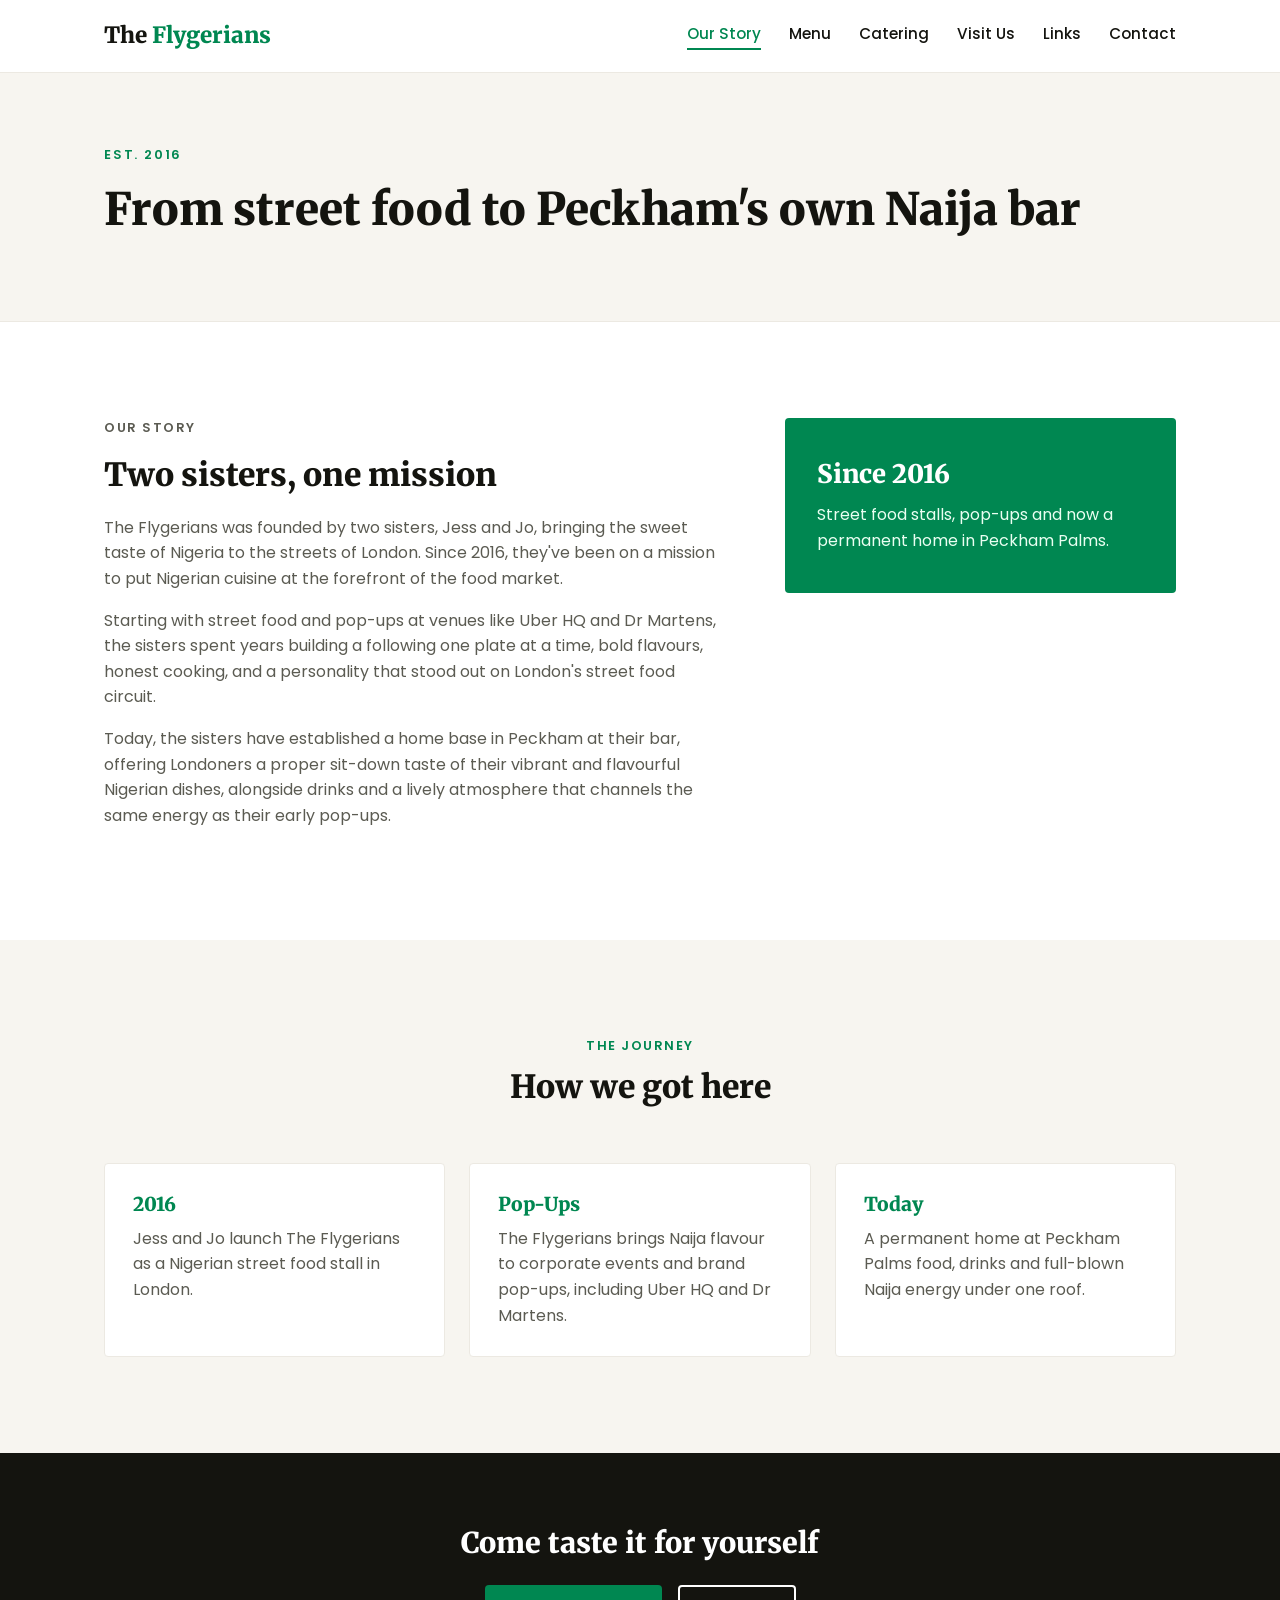
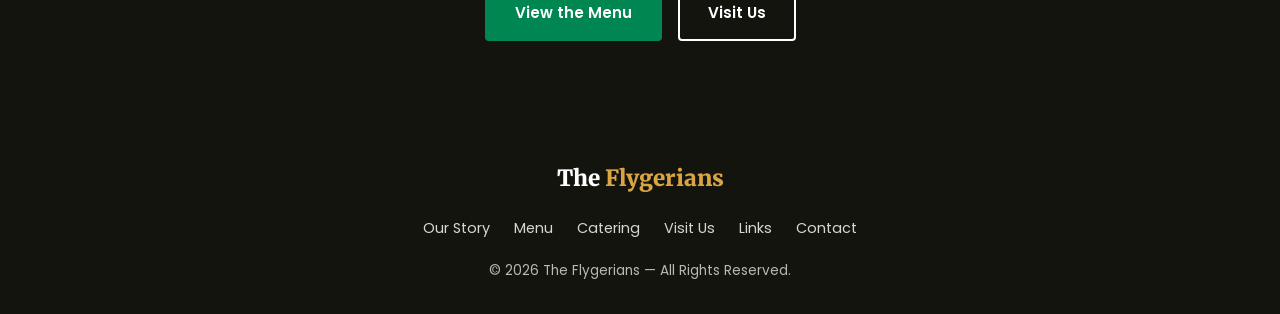
==== about.html @ abae881a "first commit" ====
<!DOCTYPE html>
<html lang="en">
<head>
<meta charset="UTF-8">
<meta name="viewport" content="width=device-width, initial-scale=1.0">
<title>Our Story | The Flygerians</title>
<meta name="description" content="Founded by sisters Jess and Jo in 2016, The Flygerians brings Nigerian street food to Peckham, London. Read our story.">
<link rel="preconnect" href="https://fonts.googleapis.com">
<link rel="preconnect" href="https://fonts.gstatic.com" crossorigin>
<link href="https://fonts.googleapis.com/css2?family=Poppins:wght@400;500;600;700&family=Merriweather:wght@900&display=swap" rel="stylesheet">
<link rel="stylesheet" href="style.css">
</head>
<body>

<header class="site-header">
  <div class="container header-inner">
    <a href="index.html" class="logo">The <span>Flygerians</span></a>
    <nav class="main-nav" id="mainNav">
      <a href="about.html" class="active">Our Story</a>
      <a href="menu.html">Menu</a>
      <a href="catering.html">Catering</a>
      <a href="visit.html">Visit Us</a>
      <a href="links.html">Links</a>
      <a href="contact.html">Contact</a>
    </nav>
    <button class="nav-toggle" id="navToggle" aria-label="Toggle menu">
      <span></span><span></span><span></span>
    </button>
  </div>
</header>

<section class="page-hero">
  <div class="container">
    <p class="eyebrow">Est. 2016</p>
    <h1>From street food to Peckham's own Naija bar</h1>
  </div>
</section>

<section class="about">
  <div class="container about-grid">
    <div class="about-text">
      <p class="section-label">Our Story</p>
      <h2>Two sisters, one mission</h2>
      <p>The Flygerians was founded by two sisters, Jess and Jo, bringing the sweet taste of Nigeria to the streets of London. Since 2016, they've been on a mission to put Nigerian cuisine at the forefront of the food market.</p>
      <p>Starting with street food and pop-ups at venues like Uber HQ and Dr Martens, the sisters spent years building a following one plate at a time, bold flavours, honest cooking, and a personality that stood out on London's street food circuit.</p>
      <p>Today, the sisters have established a home base in Peckham at their bar, offering Londoners a proper sit-down taste of their vibrant and flavourful Nigerian dishes, alongside drinks and a lively atmosphere that channels the same energy as their early pop-ups.</p>
    </div>
    <div class="about-card">
      <h3>Since 2016</h3>
      <p>Street food stalls, pop-ups and now a permanent home in Peckham Palms.</p>
    </div>
  </div>
</section>

<section class="timeline">
  <div class="container">
    <p class="section-label center">The Journey</p>
    <h2 class="center">How we got here</h2>
    <div class="timeline-grid">
      <div class="timeline-item">
        <h4>2016</h4>
        <p>Jess and Jo launch The Flygerians as a Nigerian street food stall in London.</p>
      </div>
      <div class="timeline-item">
        <h4>Pop-Ups</h4>
        <p>The Flygerians brings Naija flavour to corporate events and brand pop-ups, including Uber HQ and Dr Martens.</p>
      </div>
      <div class="timeline-item">
        <h4>Today</h4>
        <p>A permanent home at Peckham Palms food, drinks and full-blown Naija energy under one roof.</p>
      </div>
    </div>
  </div>
</section>

<section class="cta-strip">
  <div class="container cta-inner">
    <h2>Come taste it for yourself</h2>
    <div class="hero-actions center">
      <a href="menu.html" class="btn btn-primary">View the Menu</a>
      <a href="visit.html" class="btn btn-outline">Visit Us</a>
    </div>
  </div>
</section>

<footer class="site-footer">
  <div class="container footer-inner">
    <p class="logo">The <span>Flygerians</span></p>
    <nav class="footer-nav">
      <a href="about.html">Our Story</a>
      <a href="menu.html">Menu</a>
      <a href="catering.html">Catering</a>
      <a href="visit.html">Visit Us</a>
      <a href="links.html">Links</a>
      <a href="contact.html">Contact</a>
    </nav>
    <p class="copyright">&copy; 2026 The Flygerians &mdash; All Rights Reserved.</p>
  </div>
</footer>

<script src="script.js" defer></script>
</body>
</html>
---- style.css ----
/* ===== The Flygerians — flat design, Nigerian flag palette, no gradients ===== */

:root {
  --green: #008751;
  --green-dark: #00623b;
  --white: #ffffff;
  --off-white: #f7f5f0;
  --black: #14140f;
  --gold: #d9a441;
  --gray: #5b5b52;
  --radius: 4px;
  --max-width: 1120px;
  --font-heading: 'Merriweather', serif;
  --font-body: 'Poppins', sans-serif;
}

* { box-sizing: border-box; margin: 0; padding: 0; }
html { scroll-behavior: smooth; }
body { font-family: var(--font-body); color: var(--black); background: var(--white); line-height: 1.6; }
img { max-width: 100%; display: block; }
.container { max-width: var(--max-width); margin: 0 auto; padding: 0 24px; }
h1, h2, h3, h4 { font-family: var(--font-heading); font-weight: 900; line-height: 1.25; color: var(--black); }
a { text-decoration: none; color: inherit; }

.section-label { text-transform: uppercase; letter-spacing: 0.12em; font-size: 0.8rem; font-weight: 600; color: var(--green); margin-bottom: 10px; }
.center { text-align: center; margin-left: auto; margin-right: auto; }

/* ===== Buttons ===== */
.btn { display: inline-block; padding: 14px 28px; border-radius: var(--radius); font-weight: 600; font-size: 0.95rem; border: 2px solid transparent; cursor: pointer; transition: background 0.2s ease, color 0.2s ease, border-color 0.2s ease; }
.btn-primary { background: var(--green); color: var(--white); }
.btn-primary:hover { background: var(--green-dark); }
.btn-outline { background: transparent; color: var(--black); border-color: var(--black); }
.btn-outline:hover { background: var(--black); color: var(--white); }

/* ===== Header ===== */
.site-header { position: sticky; top: 0; z-index: 100; background: var(--white); border-bottom: 1px solid #ece9e2; }
.header-inner { display: flex; align-items: center; justify-content: space-between; padding-top: 18px; padding-bottom: 18px; }
.logo { font-family: var(--font-heading); font-weight: 900; font-size: 1.4rem; color: var(--black); }
.logo span { color: var(--green); }
.main-nav { display: flex; gap: 28px; flex-wrap: wrap; }
.main-nav a { font-weight: 500; font-size: 0.95rem; position: relative; padding-bottom: 4px; }
.main-nav a::after { content: ""; position: absolute; left: 0; bottom: 0; width: 0; height: 2px; background: var(--green); transition: width 0.2s ease; }
.main-nav a:hover::after, .main-nav a.active::after { width: 100%; }
.main-nav a.active { color: var(--green); }
.nav-toggle { display: none; flex-direction: column; gap: 5px; background: none; border: none; cursor: pointer; padding: 6px; }
.nav-toggle span { width: 24px; height: 2px; background: var(--black); }

/* ===== Hero (homepage) ===== */
.hero { position: relative; background: var(--off-white); padding: 96px 0 110px; overflow: hidden; }
.hero-inner { max-width: 640px; }
.eyebrow { text-transform: uppercase; letter-spacing: 0.14em; font-size: 0.8rem; font-weight: 600; color: var(--green); margin-bottom: 16px; }
.hero h1 { font-size: clamp(2.2rem, 5vw, 3.4rem); margin-bottom: 20px; }
.hero-text { font-size: 1.1rem; color: var(--gray); margin-bottom: 32px; }
.hero-actions { display: flex; gap: 16px; flex-wrap: wrap; }
.hero-actions.center { justify-content: center; }
.hero-flag { position: absolute; top: 0; right: 0; height: 100%; width: 12px; display: flex; flex-direction: column; }
.hero-flag span { flex: 1; }
.hero-flag span:nth-child(1) { background: var(--green); }
.hero-flag span:nth-child(2) { background: var(--white); border-left: 1px solid #ece9e2; border-right: 1px solid #ece9e2; }
.hero-flag span:nth-child(3) { background: var(--green); }

/* ===== Page hero (subpages) ===== */
.page-hero { background: var(--off-white); padding: 72px 0; border-bottom: 1px solid #ece9e2; }
.page-hero h1 { font-size: clamp(1.9rem, 4vw, 2.8rem); margin-bottom: 12px; }
.page-hero .hero-text { max-width: 600px; }

/* ===== Homepage teaser cards ===== */
.teaser { padding: 96px 0; }
.teaser-grid { display: grid; grid-template-columns: repeat(auto-fit, minmax(240px, 1fr)); gap: 24px; }
.teaser-card { display: block; background: var(--off-white); padding: 32px; border-radius: var(--radius); border: 1px solid #ece9e2; transition: border-color 0.2s ease; }
.teaser-card:hover { border-color: var(--green); }
.teaser-card h3 { font-size: 1.3rem; margin-bottom: 10px; }
.teaser-card p { color: var(--gray); margin-bottom: 16px; }
.teaser-link { font-weight: 600; color: var(--green); font-size: 0.9rem; }

/* ===== Visit strip (homepage) ===== */
.visit-strip { background: var(--green); padding: 56px 0; }
.visit-strip-inner { display: flex; justify-content: space-between; align-items: center; flex-wrap: wrap; gap: 20px; }
.visit-strip .section-label { color: #d7f5e4; }
.visit-strip h2 { color: var(--white); margin-bottom: 6px; }
.visit-strip p { color: #eafff2; }
.visit-strip .btn-outline { border-color: var(--white); color: var(--white); }
.visit-strip .btn-outline:hover { background: var(--white); color: var(--green); }

/* ===== About ===== */
.about { padding: 96px 0; }
.about-grid { display: grid; grid-template-columns: 1.6fr 1fr; gap: 56px; align-items: start; }
.about-text h2 { font-size: 2rem; margin-bottom: 20px; }
.about-text p { margin-bottom: 16px; color: var(--gray); }
.about-card { background: var(--green); color: var(--white); padding: 40px 32px; border-radius: var(--radius); }
.about-card h3 { color: var(--white); font-size: 1.6rem; margin-bottom: 12px; }
.about-card p { color: #eafff2; }

/* ===== Timeline (about page) ===== */
.timeline { padding: 96px 0; background: var(--off-white); }
.timeline h2 { font-size: 2rem; margin-bottom: 56px; }
.timeline-grid { display: grid; grid-template-columns: repeat(auto-fit, minmax(240px, 1fr)); gap: 24px; }
.timeline-item { background: var(--white); border: 1px solid #ece9e2; border-radius: var(--radius); padding: 28px; }
.timeline-item h4 { color: var(--green); font-size: 1.2rem; margin-bottom: 10px; }
.timeline-item p { color: var(--gray); }

/* ===== CTA strip ===== */
.cta-strip { padding: 72px 0; text-align: center; background: var(--black); }
.cta-strip h2 { color: var(--white); margin-bottom: 24px; font-size: 1.8rem; }
.cta-strip .btn-outline { border-color: var(--white); color: var(--white); }
.cta-strip .btn-outline:hover { background: var(--white); color: var(--black); }

/* ===== Menu ===== */
.menu { padding: 96px 0; background: var(--off-white); }
.menu h2 { font-size: 2.1rem; margin-bottom: 56px; }
.menu-block { margin-bottom: 56px; }
.menu-block:last-child { margin-bottom: 0; }
.menu-heading { font-size: 1.3rem; color: var(--green); border-bottom: 2px solid var(--green); padding-bottom: 12px; margin-bottom: 28px; }
.menu-grid { display: grid; grid-template-columns: repeat(auto-fit, minmax(260px, 1fr)); gap: 24px; }
.menu-item { background: var(--white); padding: 24px; border-radius: var(--radius); border: 1px solid #ece9e2; }
.menu-item h4 { font-size: 1.05rem; margin-bottom: 8px; }
.menu-item p { color: var(--gray); font-size: 0.95rem; }
.tag { display: inline-block; margin-top: 10px; font-size: 0.8rem; font-weight: 600; color: var(--green-dark); background: #e3f5ea; padding: 4px 10px; border-radius: var(--radius); }
.menu-note { text-align: center; color: var(--gray); font-size: 0.9rem; margin-top: 24px; }

.addons { margin-top: 24px; background: var(--white); border: 1px solid #ece9e2; border-radius: var(--radius); padding: 24px; }
.addons h4 { margin-bottom: 12px; color: var(--green); }
.addons ul { list-style: none; }
.addons li { padding: 8px 0; border-bottom: 1px solid #f0eee7; color: var(--gray); }
.addons li:last-child { border-bottom: none; }

/* ===== Catering info grid ===== */
.catering-info { padding: 64px 0; border-bottom: 1px solid #ece9e2; }
.catering-info-grid { display: grid; grid-template-columns: repeat(auto-fit, minmax(220px, 1fr)); gap: 32px; }
.info-item h3 { color: var(--green); font-size: 1.1rem; margin-bottom: 10px; }
.info-item p { color: var(--gray); font-size: 0.95rem; }

/* ===== Visit ===== */
.visit { padding: 96px 0; }
.visit-grid { display: grid; grid-template-columns: 1fr 1.2fr; gap: 56px; align-items: center; }
.visit-info .section-label:not(:first-child) { margin-top: 28px; }
.address { color: var(--gray); margin-bottom: 8px; font-weight: 500; font-size: 1.05rem; }
.hours { width: 100%; border-collapse: collapse; margin-bottom: 28px; }
.hours td { padding: 10px 0; border-bottom: 1px solid #ece9e2; font-size: 0.95rem; }
.hours td:first-child { font-weight: 600; }
.hours td:last-child { text-align: right; color: var(--gray); }
.visit-map iframe { width: 100%; height: 340px; border: 0; border-radius: var(--radius); }

/* ===== Links page ===== */
.links-page { padding: 96px 0; background: var(--off-white); }
.links-page .container { display: grid; grid-template-columns: repeat(auto-fit, minmax(280px, 1fr)); gap: 24px; }
.link-card { background: var(--white); border: 1px solid #ece9e2; border-radius: var(--radius); padding: 32px; }
.link-card h2 { font-size: 1.5rem; margin-bottom: 12px; }
.link-card p { color: var(--gray); margin-bottom: 20px; }
.badge { display: inline-block; background: var(--gold); color: var(--white); font-size: 0.75rem; font-weight: 700; text-transform: uppercase; letter-spacing: 0.06em; padding: 4px 12px; border-radius: var(--radius); margin-bottom: 12px; }
.notify-form { display: flex; gap: 10px; flex-wrap: wrap; }
.notify-form input { flex: 1; min-width: 180px; padding: 12px 14px; border: 1px solid #d8d5cc; border-radius: var(--radius); font-family: var(--font-body); font-size: 0.95rem; }
.notify-form input:focus { outline: none; border-color: var(--green); }

.social-strip { padding: 64px 0 96px; background: var(--off-white); }
.social-row { display: flex; gap: 16px; justify-content: center; flex-wrap: wrap; }
.social-row a { padding: 12px 24px; border: 1px solid var(--black); border-radius: var(--radius); font-weight: 600; font-size: 0.9rem; }
.social-row a:hover { background: var(--black); color: var(--white); }

/* ===== Contact ===== */
.contact { padding: 96px 0; background: var(--off-white); }
.contact-grid { display: grid; grid-template-columns: 1fr 1.2fr; gap: 56px; }
.contact-text h2 { font-size: 1.9rem; margin: 12px 0 16px; }
.contact-text p { color: var(--gray); }
.contact-text a { color: var(--green); font-weight: 600; }
.contact-form { display: flex; flex-direction: column; gap: 8px; background: var(--white); padding: 32px; border-radius: var(--radius); border: 1px solid #ece9e2; }
.contact-form label { font-size: 0.85rem; font-weight: 600; margin-top: 12px; }
.contact-form input, .contact-form textarea { font-family: var(--font-body); padding: 12px 14px; border: 1px solid #d8d5cc; border-radius: var(--radius); font-size: 0.95rem; resize: vertical; }
.contact-form input:focus, .contact-form textarea:focus { outline: none; border-color: var(--green); }
.contact-form .btn { margin-top: 16px; align-self: flex-start; }
.form-note { font-size: 0.75rem; color: var(--gray); margin-top: 12px; }

/* ===== Footer ===== */
.site-footer { background: var(--black); color: var(--white); padding: 48px 0 32px; }
.footer-inner { display: flex; flex-direction: column; align-items: center; gap: 20px; text-align: center; }
.site-footer .logo { color: var(--white); }
.site-footer .logo span { color: var(--gold); }
.footer-nav { display: flex; gap: 24px; flex-wrap: wrap; justify-content: center; }
.footer-nav a { font-size: 0.9rem; color: #d8d6cf; }
.footer-nav a:hover { color: var(--white); }
.copyright { font-size: 0.85rem; color: #b9b8b2; }

/* ===== Responsive ===== */
@media (max-width: 860px) {
  .about-grid, .visit-grid, .contact-grid { grid-template-columns: 1fr; }
  .visit-map iframe { height: 280px; }
}

@media (max-width: 720px) {
  .main-nav { position: absolute; top: 100%; left: 0; right: 0; background: var(--white); flex-direction: column; padding: 16px 24px; border-bottom: 1px solid #ece9e2; display: none; gap: 16px; }
  .main-nav.open { display: flex; }
  .nav-toggle { display: flex; }
  .hero, .page-hero { padding: 64px 0 80px; }
  .visit-strip-inner { text-align: center; justify-content: center; flex-direction: column; }
}
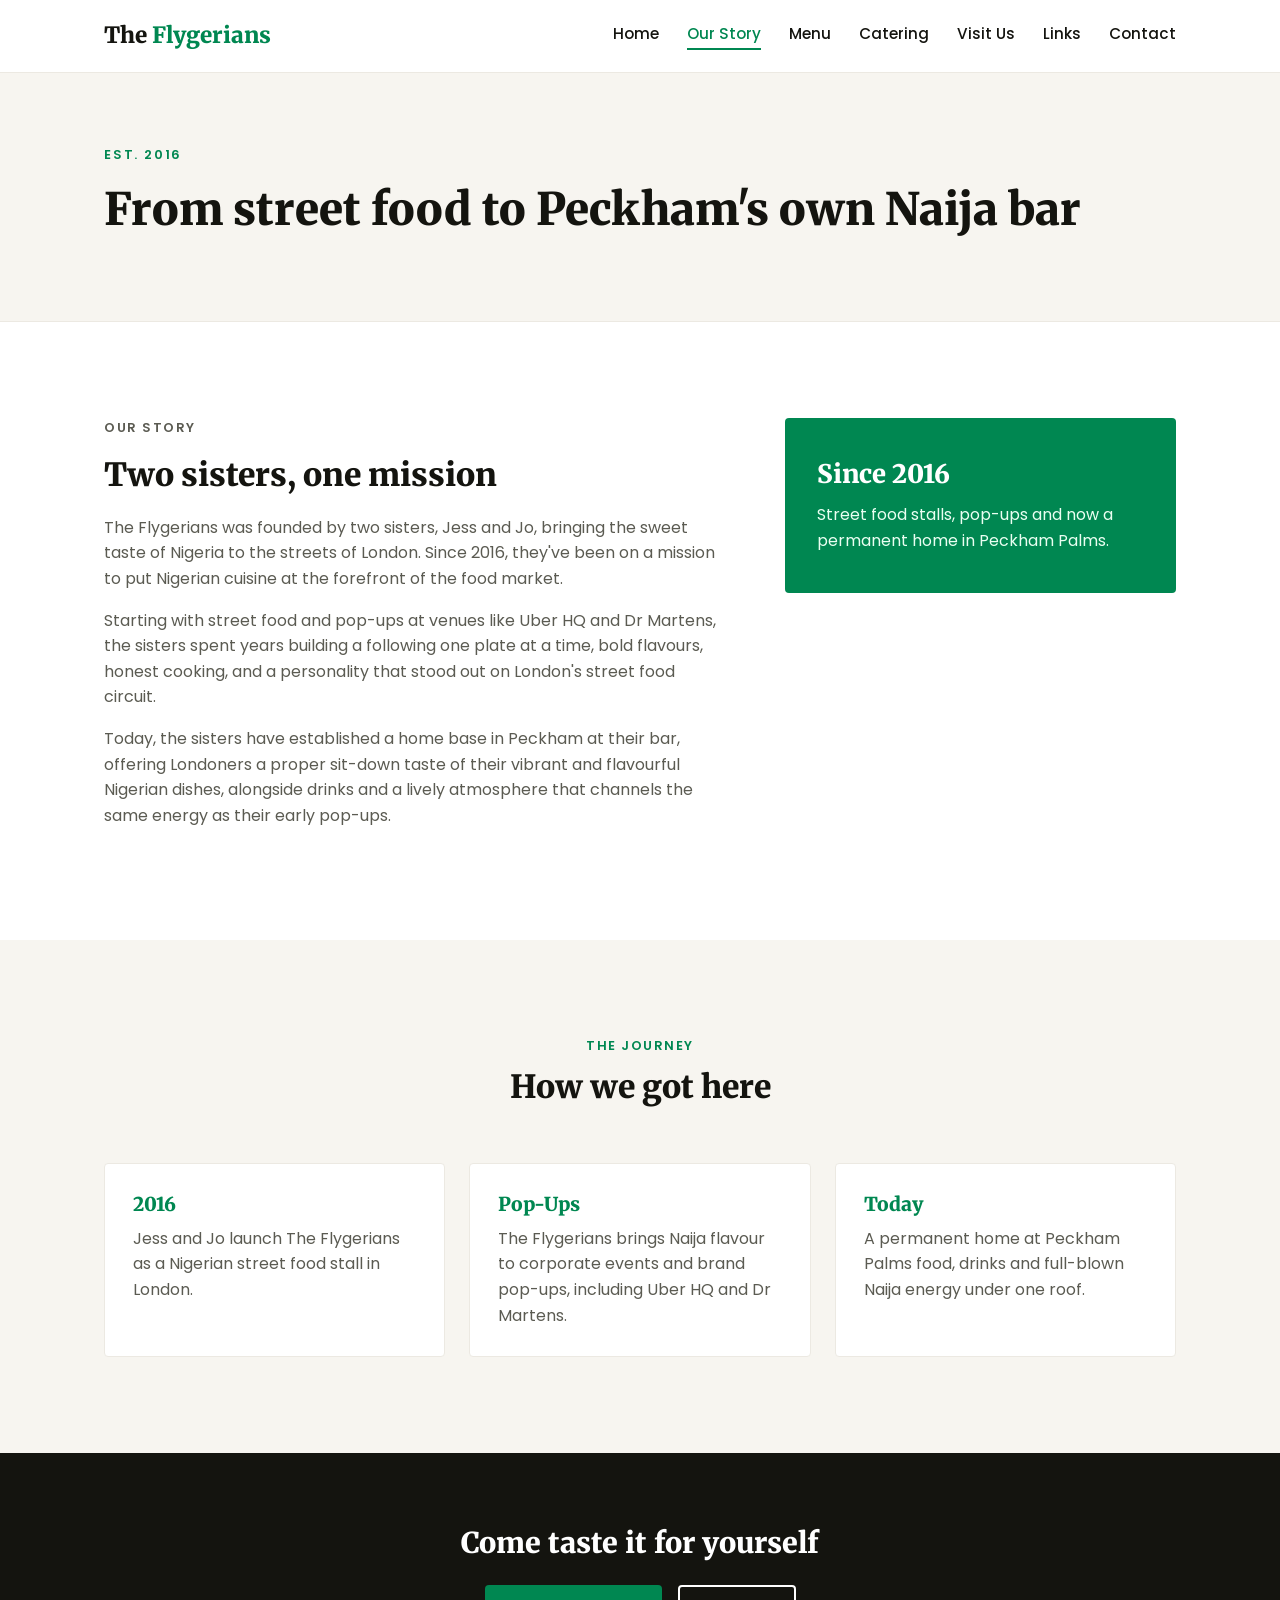
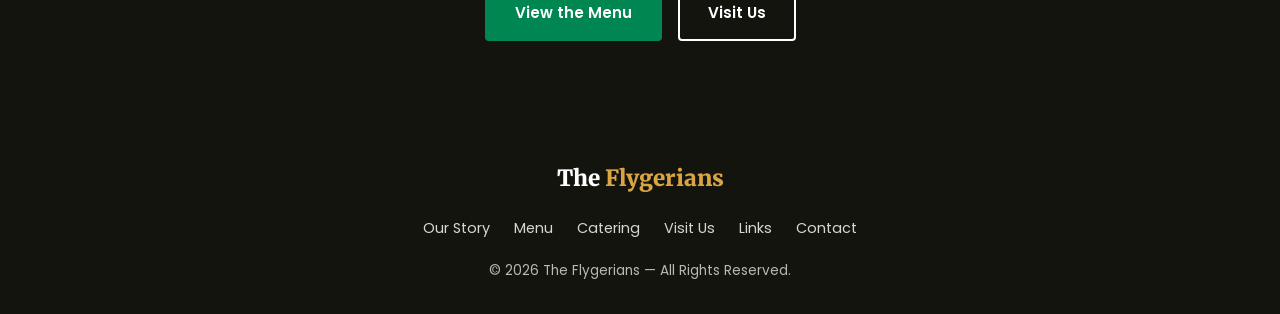
==== commit d22a29ab: "fix catering" ====
--- a/about.html
+++ b/about.html
@@ -16,6 +16,7 @@
   <div class="container header-inner">
     <a href="index.html" class="logo">The <span>Flygerians</span></a>
     <nav class="main-nav" id="mainNav">
+      <a href="index.html">Home</a>
       <a href="about.html" class="active">Our Story</a>
       <a href="menu.html">Menu</a>
       <a href="catering.html">Catering</a>
--- a/style.css
+++ b/style.css
@@ -114,7 +114,7 @@
 .menu-grid { display: grid; grid-template-columns: repeat(auto-fit, minmax(260px, 1fr)); gap: 24px; }
 .menu-item { background: var(--white); padding: 24px; border-radius: var(--radius); border: 1px solid #ece9e2; }
 .menu-item h4 { font-size: 1.05rem; margin-bottom: 8px; }
-.menu-item p { color: var(--gray); font-size: 0.95rem; }
+.menu-item p { color: var(--gray); font-size: 0.95rem; white-space: pre-line;}
 .tag { display: inline-block; margin-top: 10px; font-size: 0.8rem; font-weight: 600; color: var(--green-dark); background: #e3f5ea; padding: 4px 10px; border-radius: var(--radius); }
 .menu-note { text-align: center; color: var(--gray); font-size: 0.9rem; margin-top: 24px; }
 
@@ -129,6 +129,143 @@
 .catering-info-grid { display: grid; grid-template-columns: repeat(auto-fit, minmax(220px, 1fr)); gap: 32px; }
 .info-item h3 { color: var(--green); font-size: 1.1rem; margin-bottom: 10px; }
 .info-item p { color: var(--gray); font-size: 0.95rem; }
+.category-subtitle {
+  text-align: center;
+  font-weight: 600;
+  margin-bottom: 1.5rem;
+}
+
+.category-addon {
+  text-align: center;
+  font-weight: 600;
+  margin-top: 1.5rem;
+}
+
+.pricing-tiers {
+  display: flex;
+  justify-content: center;
+  gap: 2.5rem;
+  margin-top: 2rem;
+  flex-wrap: wrap;
+}
+
+.pricing-tier {
+  border-top: 2px solid currentColor;
+  padding-top: 0.75rem;
+  min-width: 180px;
+  text-align: left;
+}
+
+.pricing-tier-price {
+  font-weight: 700;
+}
+
+.pricing-tier-detail {
+  font-size: 0.9rem;
+  opacity: 0.85;
+}
+.category-subtitle {
+  text-align: center;
+  font-weight: 600;
+  margin-bottom: 1.5rem;
+}
+
+.category-addon {
+  text-align: center;
+  font-weight: 600;
+  margin-top: 1.5rem;
+}
+
+.category-note {
+  margin-top: 1.5rem;
+}
+
+.pricing-tiers {
+  display: flex;
+  justify-content: center;
+  gap: 2.5rem;
+  margin-top: 2rem;
+  flex-wrap: wrap;
+}
+
+.pricing-tier {
+  border-top: 2px solid currentColor;
+  padding-top: 0.75rem;
+  min-width: 180px;
+  text-align: left;
+}
+
+.pricing-tier-title {
+  font-weight: 700;
+}
+
+.pricing-tier-detail {
+  font-size: 0.9rem;
+  opacity: 0.85;
+}
+
+.info-page {
+  display: flex;
+  gap: 2.5rem;
+  flex-wrap: wrap;
+  margin-bottom: 2rem;
+}
+
+.info-page-column {
+  flex: 1;
+  min-width: 220px;
+}
+
+.info-page-column h4 {
+  font-weight: 700;
+  margin-bottom: 0.25rem;
+}
+
+.info-page-column p {
+  margin-bottom: 1rem;
+}
+
+.plain-list {
+  list-style: none;
+  padding: 0;
+  margin: 0 auto 1.5rem;
+  text-align: center;
+  max-width: 900px;
+}
+
+.plain-list li {
+  font-weight: 600;
+  margin-bottom: 0.5rem;
+}
+
+.menu-groups {
+  display: flex;
+  gap: 2.5rem;
+  flex-wrap: wrap;
+  margin-bottom: 1.5rem;
+}
+
+.menu-group {
+  flex: 1;
+  min-width: 220px;
+}
+
+.menu-group h4 {
+  font-weight: 700;
+  margin-bottom: 0.5rem;
+}
+
+.menu-group .plain-list {
+  text-align: left;
+  margin: 0;
+}
+
+.group-note {
+  font-style: italic;
+  margin-bottom: 0.5rem;
+}
+
+
 
 /* ===== Visit ===== */
 .visit { padding: 96px 0; }
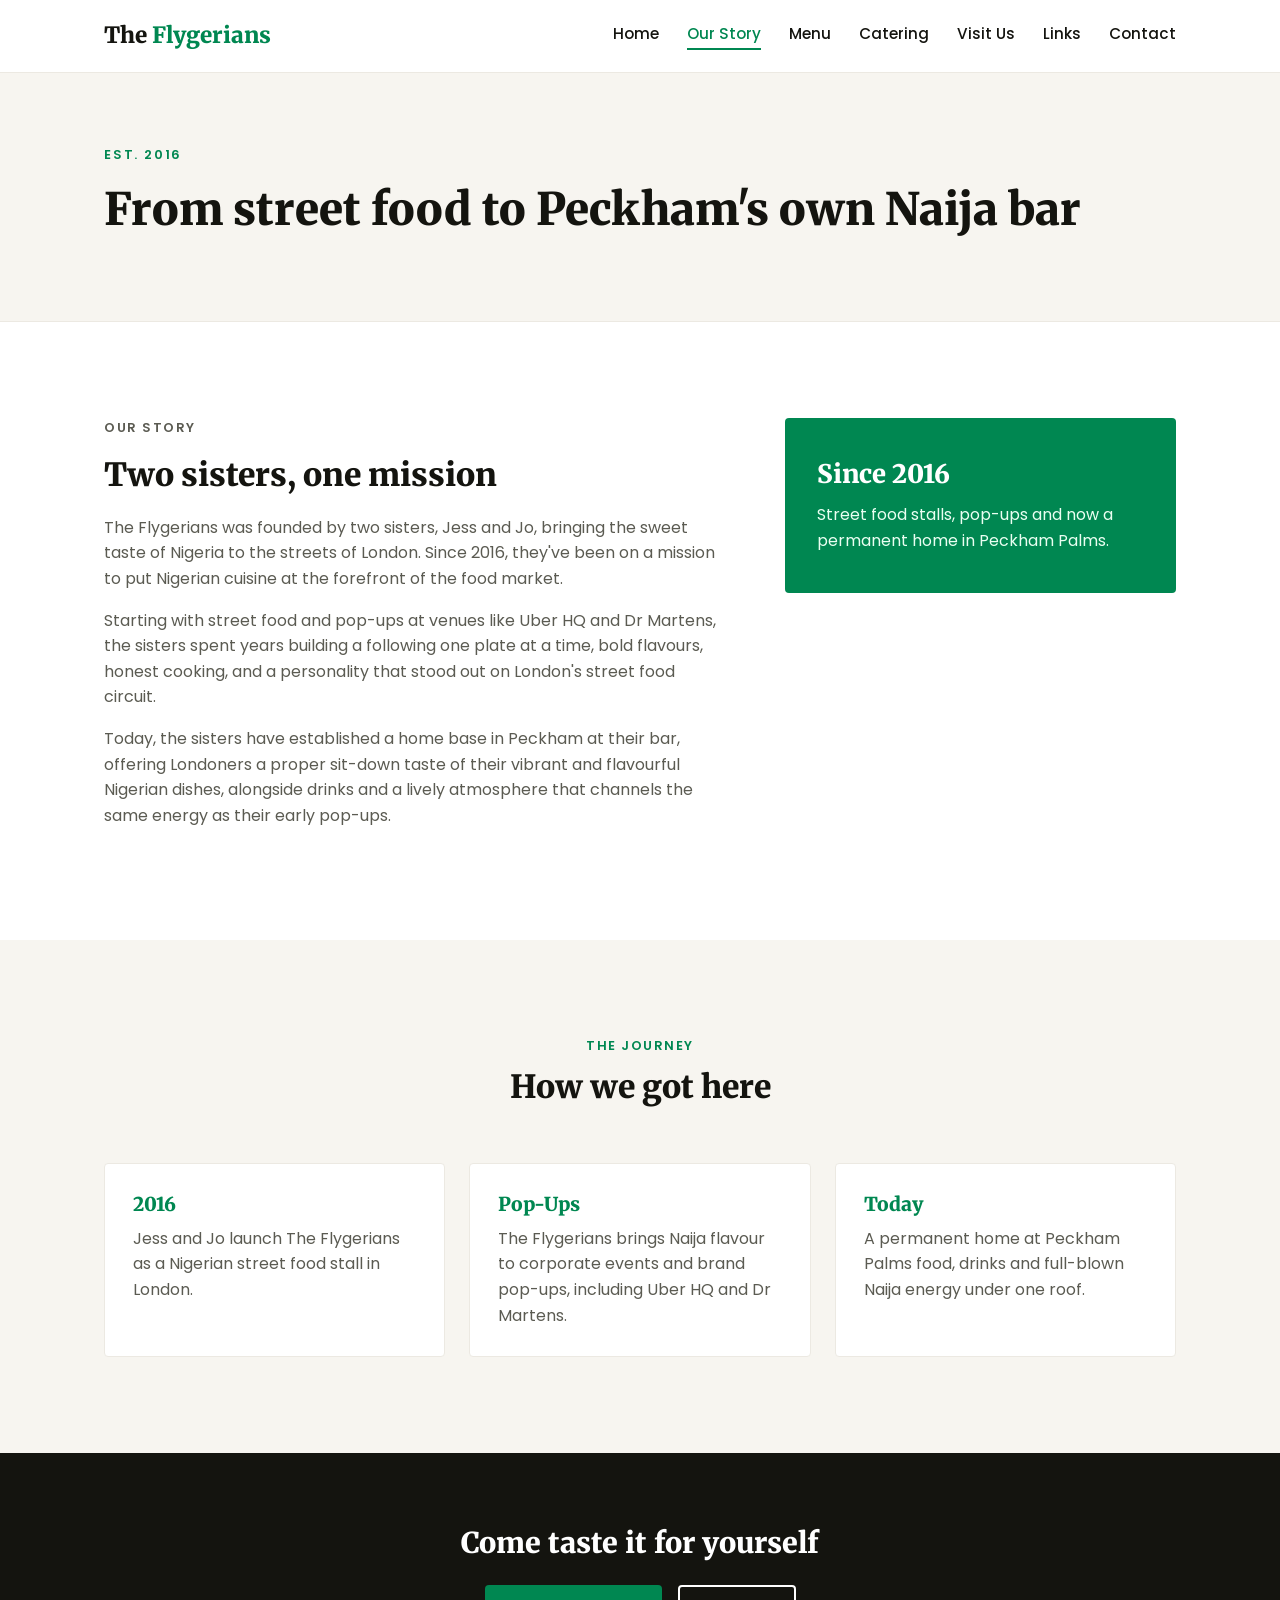
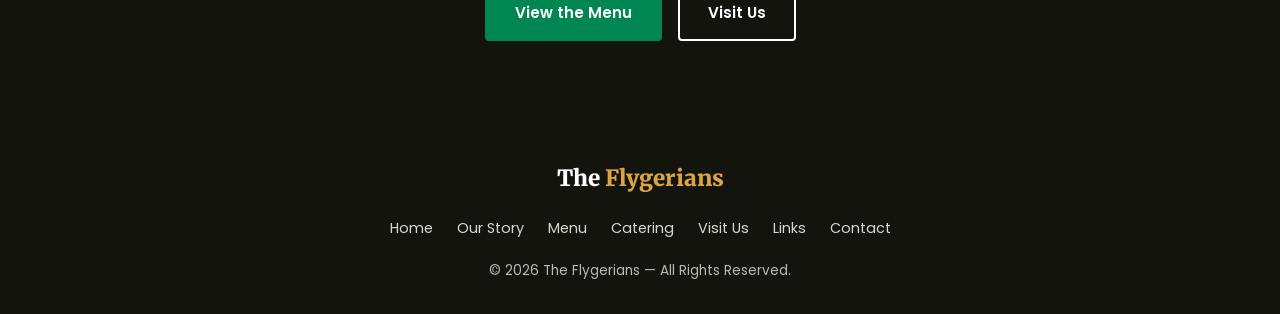
==== commit f2d533b3: "home page reachable from all" ====
--- a/about.html
+++ b/about.html
@@ -88,6 +88,7 @@
   <div class="container footer-inner">
     <p class="logo">The <span>Flygerians</span></p>
     <nav class="footer-nav">
+      <a href="index.html">Home</a>
       <a href="about.html">Our Story</a>
       <a href="menu.html">Menu</a>
       <a href="catering.html">Catering</a>
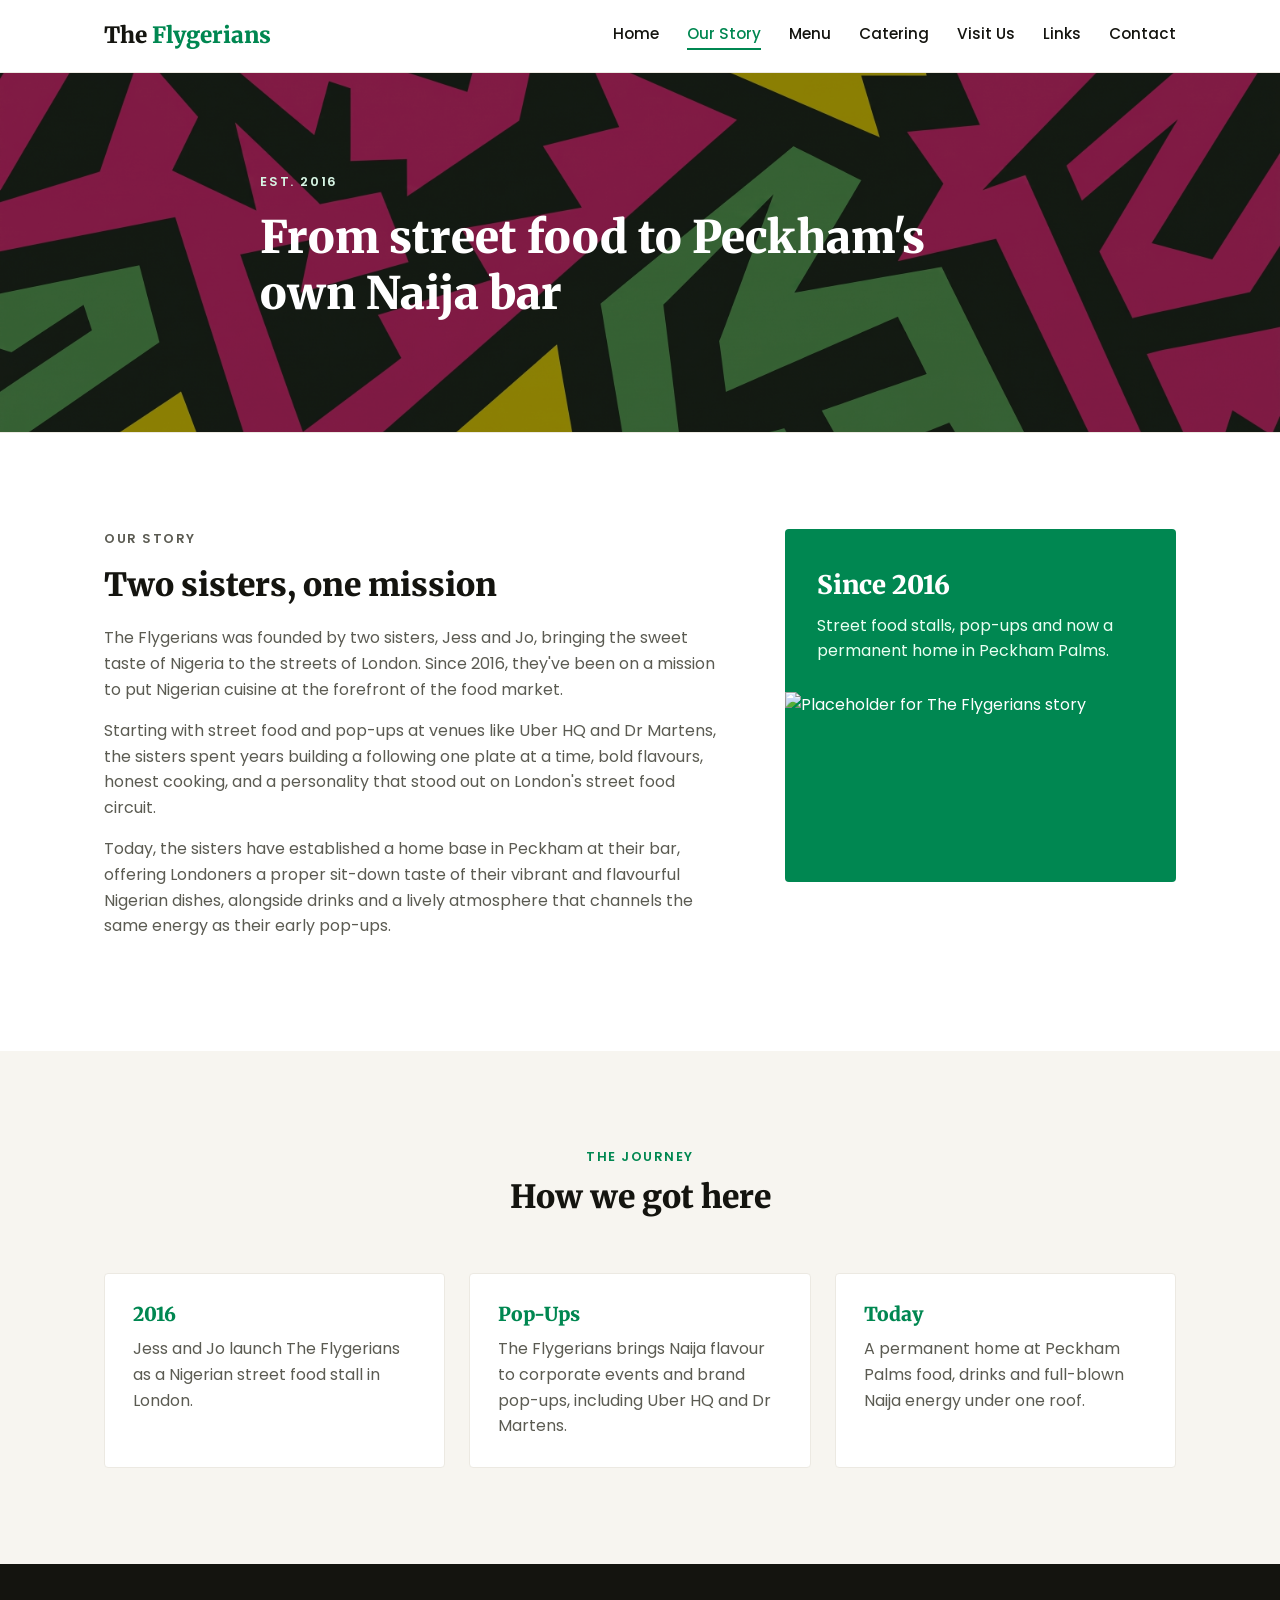
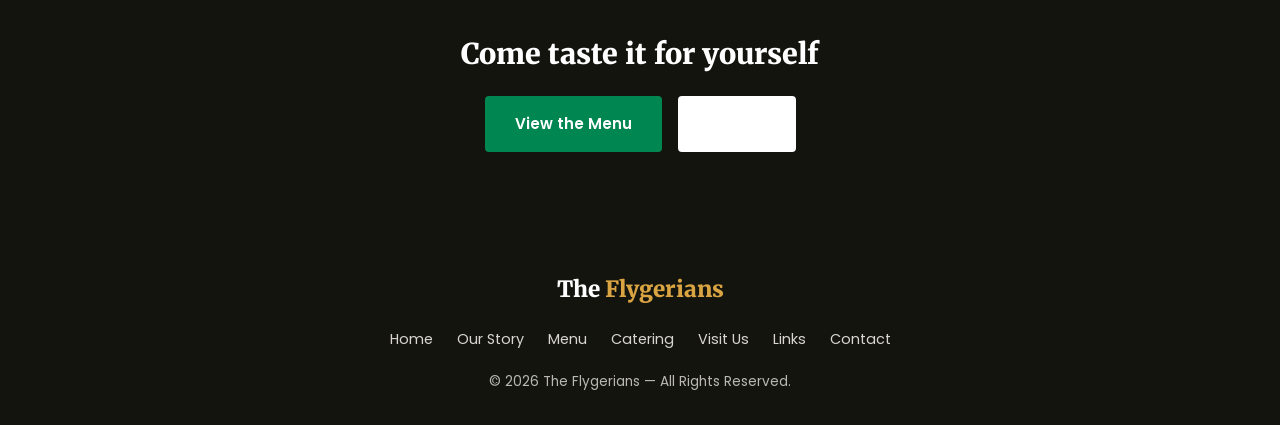
==== commit 5efc75c1: "Update hero text for consistency across site" ====
--- a/about.html
+++ b/about.html
@@ -31,7 +31,10 @@
 </header>
 
 <section class="page-hero">
-  <div class="container">
+  <div class="page-hero-background" aria-hidden="true">
+    <img src="images/assets/Gemini_Generated_Image_98bgtc98bgtc98bg.jpg" alt="" width="1600" height="500">
+  </div>
+  <div class="container page-hero-content">
     <p class="eyebrow">Est. 2016</p>
     <h1>From street food to Peckham's own Naija bar</h1>
   </div>
@@ -49,6 +52,7 @@
     <div class="about-card">
       <h3>Since 2016</h3>
       <p>Street food stalls, pop-ups and now a permanent home in Peckham Palms.</p>
+      <img class="about-card-image" src="https://placehold.co/700x420/d9a441/14140f?text=Our+Story" alt="Placeholder for The Flygerians story" width="700" height="420">
     </div>
   </div>
 </section>
--- a/style.css
+++ b/style.css
@@ -46,13 +46,31 @@
 .nav-toggle span { width: 24px; height: 2px; background: var(--black); }
 
 /* ===== Hero (homepage) ===== */
-.hero { position: relative; background: var(--off-white); padding: 96px 0 110px; overflow: hidden; }
-.hero-inner { max-width: 640px; }
-.eyebrow { text-transform: uppercase; letter-spacing: 0.14em; font-size: 0.8rem; font-weight: 600; color: var(--green); margin-bottom: 16px; }
-.hero h1 { font-size: clamp(2.2rem, 5vw, 3.4rem); margin-bottom: 20px; }
-.hero-text { font-size: 1.1rem; color: var(--gray); margin-bottom: 32px; }
+.hero { position: relative; min-height: 620px; display: flex; align-items: center; background: var(--black); padding: 96px 0 110px; overflow: hidden; }
+.hero-layout { width: 100%; }
+.hero-inner { position: relative; z-index: 2; max-width: 640px; }
+.eyebrow { text-transform: uppercase; letter-spacing: 0.14em; font-size: 0.8rem; font-weight: 600; color: #d7f5e4; margin-bottom: 16px; }
+.hero h1 { color: var(--white); font-size: clamp(2.2rem, 5vw, 3.4rem); margin-bottom: 20px; }
+.hero-text { font-size: 1.1rem; color: var(--white); margin-bottom: 32px; }
 .hero-actions { display: flex; gap: 16px; flex-wrap: wrap; }
 .hero-actions.center { justify-content: center; }
+.hero-actions .btn-outline { background: var(--white); color: var(--black); border-color: var(--white); }
+.hero-actions .btn-outline:hover { background: var(--black); color: var(--white); border-color: var(--black); }
+.hero-slider { position: absolute; inset: 0; z-index: 0; }
+.hero-slider::after { position: absolute; inset: 0; z-index: 1; background: rgba(0, 0, 0, 0.48); content: ""; }
+.hero-slides { position: absolute; inset: 0; overflow: hidden; background: var(--black); }
+.hero-slide { touch-action: pan-y; }
+.hero-slide { position: absolute; inset: 0; opacity: 0; transition: opacity 0.35s ease; }
+.hero-slide.is-active { opacity: 1; }
+.hero-slide img { width: 100%; height: 100%; object-fit: cover; }
+.slider-control { position: absolute; top: 50%; z-index: 2; display: grid; place-items: center; width: 38px; height: 38px; border: 0; border-radius: 50%; background: var(--white); color: var(--black); font-size: 1.2rem; cursor: pointer; transform: translateY(-50%); }
+.slider-control:hover, .slider-control:focus-visible { background: var(--green); color: var(--white); }
+.slider-control:focus-visible, .slider-dot:focus-visible { outline: 3px solid var(--gold); outline-offset: 3px; }
+.slider-prev { left: 16px; }
+.slider-next { right: 16px; }
+.slider-dots { position: absolute; bottom: 16px; left: 50%; z-index: 2; display: flex; gap: 8px; transform: translateX(-50%); }
+.slider-dot { width: 10px; height: 10px; padding: 0; border: 2px solid var(--white); border-radius: 50%; background: transparent; cursor: pointer; }
+.slider-dot.is-active { background: var(--white); }
 .hero-flag { position: absolute; top: 0; right: 0; height: 100%; width: 12px; display: flex; flex-direction: column; }
 .hero-flag span { flex: 1; }
 .hero-flag span:nth-child(1) { background: var(--green); }
@@ -60,8 +78,13 @@
 .hero-flag span:nth-child(3) { background: var(--green); }
 
 /* ===== Page hero (subpages) ===== */
-.page-hero { background: var(--off-white); padding: 72px 0; border-bottom: 1px solid #ece9e2; }
-.page-hero h1 { font-size: clamp(1.9rem, 4vw, 2.8rem); margin-bottom: 12px; }
+.page-hero { position: relative; min-height: 360px; display: flex; align-items: center; background: var(--black); padding: 72px 0; border-bottom: 1px solid #ece9e2; overflow: hidden; }
+.page-hero-background, .page-hero-background::after { position: absolute; inset: 0; }
+.page-hero-background::after { background: rgba(0, 0, 0, 0.45); content: ""; }
+.page-hero-background img { width: 100%; height: 100%; object-fit: cover; }
+.page-hero-content { position: relative; z-index: 1; }
+.page-hero .eyebrow { color: #d7f5e4; }
+.page-hero h1 { max-width: 760px; color: var(--white); font-size: clamp(1.9rem, 4vw, 2.8rem); margin-bottom: 12px; }
 .page-hero .hero-text { max-width: 600px; }
 
 /* ===== Homepage teaser cards ===== */
@@ -88,6 +111,7 @@
 .about-text h2 { font-size: 2rem; margin-bottom: 20px; }
 .about-text p { margin-bottom: 16px; color: var(--gray); }
 .about-card { background: var(--green); color: var(--white); padding: 40px 32px; border-radius: var(--radius); }
+.about-card-image { width: calc(100% + 64px); height: 190px; object-fit: cover; margin: 28px -32px -40px; }
 .about-card h3 { color: var(--white); font-size: 1.6rem; margin-bottom: 12px; }
 .about-card p { color: #eafff2; }
 
@@ -282,6 +306,7 @@
 .links-page { padding: 96px 0; background: var(--off-white); }
 .links-page .container { display: grid; grid-template-columns: repeat(auto-fit, minmax(280px, 1fr)); gap: 24px; }
 .link-card { background: var(--white); border: 1px solid #ece9e2; border-radius: var(--radius); padding: 32px; }
+.link-card-image { display: block; width: auto; max-width: 100%; height: 300px; object-fit: contain; object-position: center; background: var(--off-white); margin: -24px auto 28px; border-radius: var(--radius); }
 .link-card h2 { font-size: 1.5rem; margin-bottom: 12px; }
 .link-card p { color: var(--gray); margin-bottom: 20px; }
 .badge { display: inline-block; background: var(--gold); color: var(--white); font-size: 0.75rem; font-weight: 700; text-transform: uppercase; letter-spacing: 0.06em; padding: 4px 12px; border-radius: var(--radius); margin-bottom: 12px; }
@@ -321,12 +346,14 @@
 @media (max-width: 860px) {
   .about-grid, .visit-grid, .contact-grid { grid-template-columns: 1fr; }
   .visit-map iframe { height: 280px; }
+  .hero-inner { max-width: 640px; }
 }
 
 @media (max-width: 720px) {
   .main-nav { position: absolute; top: 100%; left: 0; right: 0; background: var(--white); flex-direction: column; padding: 16px 24px; border-bottom: 1px solid #ece9e2; display: none; gap: 16px; }
   .main-nav.open { display: flex; }
   .nav-toggle { display: flex; }
+  .slider-control { display: none; }
   .hero, .page-hero { padding: 64px 0 80px; }
   .visit-strip-inner { text-align: center; justify-content: center; flex-direction: column; }
 }
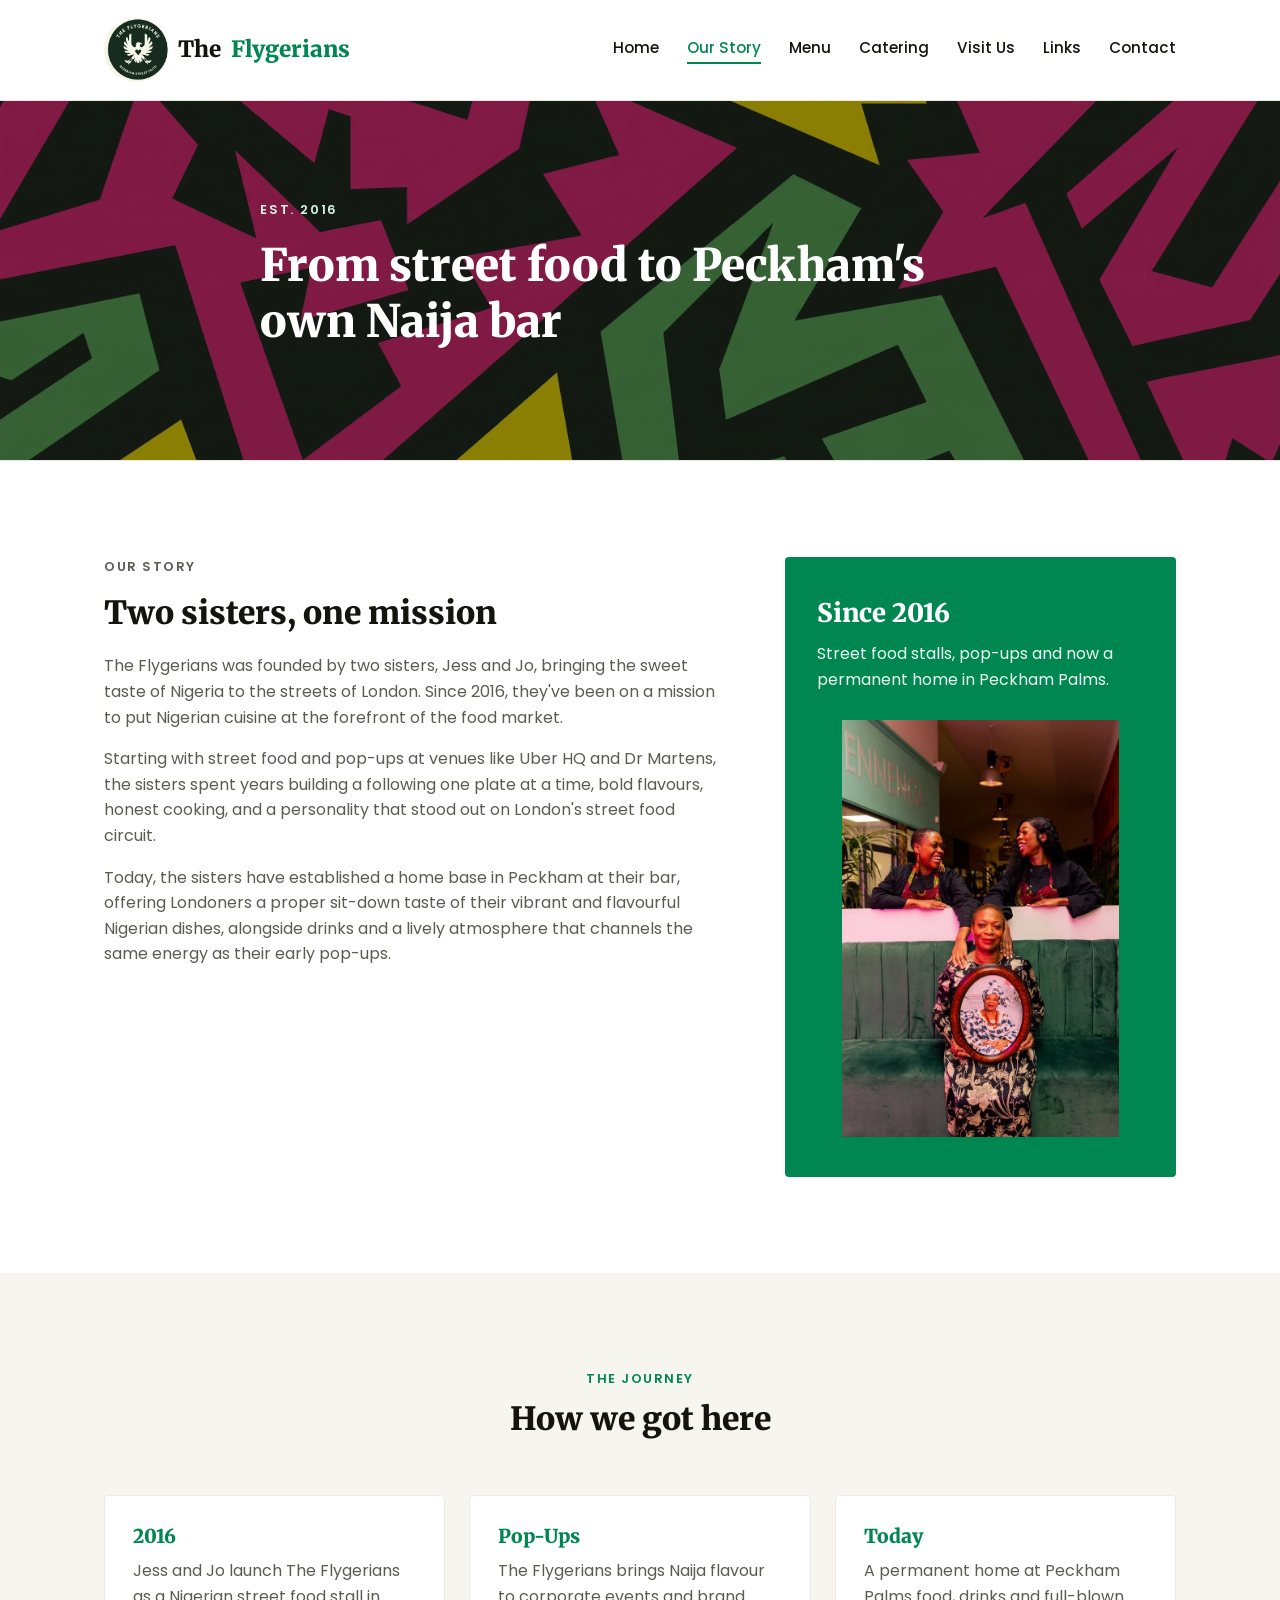
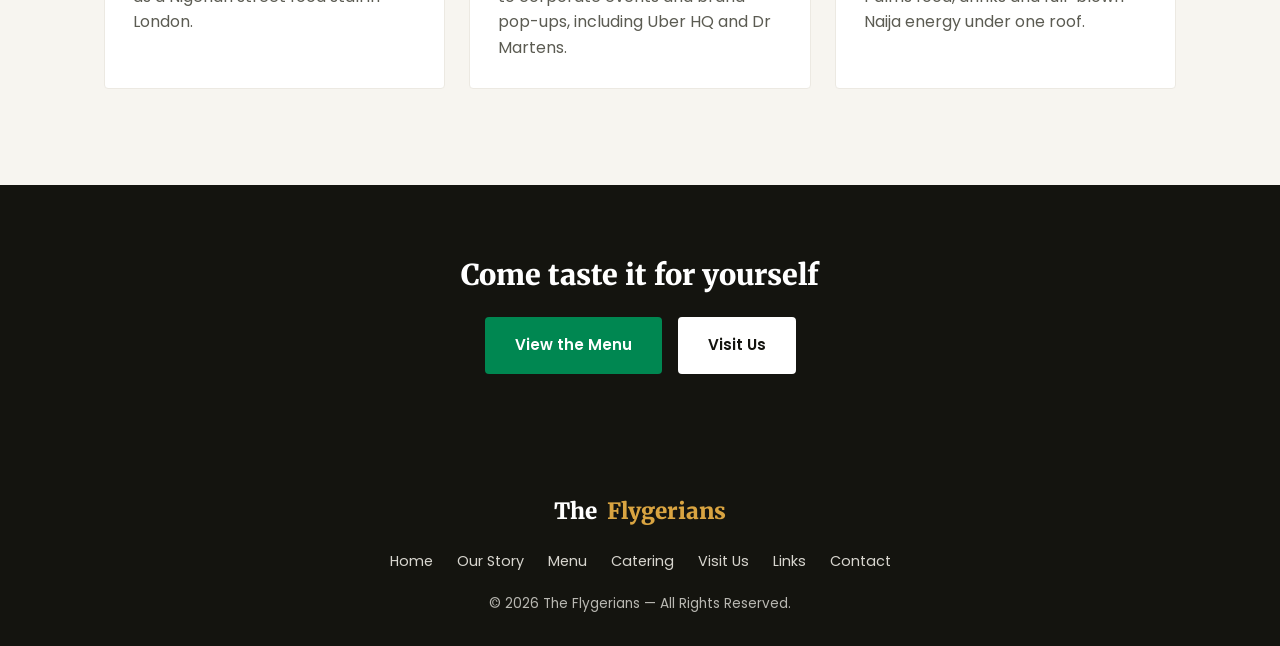
==== commit 9d7b60bc: "images for all pages" ====
--- a/about.html
+++ b/about.html
@@ -9,12 +9,13 @@
 <link rel="preconnect" href="https://fonts.gstatic.com" crossorigin>
 <link href="https://fonts.googleapis.com/css2?family=Poppins:wght@400;500;600;700&family=Merriweather:wght@900&display=swap" rel="stylesheet">
 <link rel="stylesheet" href="style.css">
+<link rel="icon" type="image/svg+xml" href="favicon.svg">
 </head>
 <body>
 
 <header class="site-header">
   <div class="container header-inner">
-    <a href="index.html" class="logo">The <span>Flygerians</span></a>
+    <a href="index.html" class="logo"><img src="images/assets/Gemini_Generated_Image_34s81g34s81g34s8.jpg" alt="The Flygerians logo">The <span>Flygerians</span></a>
     <nav class="main-nav" id="mainNav">
       <a href="index.html">Home</a>
       <a href="about.html" class="active">Our Story</a>
@@ -52,7 +53,7 @@
     <div class="about-card">
       <h3>Since 2016</h3>
       <p>Street food stalls, pop-ups and now a permanent home in Peckham Palms.</p>
-      <img class="about-card-image" src="https://placehold.co/700x420/d9a441/14140f?text=Our+Story" alt="Placeholder for The Flygerians story" width="700" height="420">
+      <img class="about-card-image" src="images\J&J\d3b78616-9a78-411a-89fc-b707950f2663.jpeg" alt="Placeholder for The Flygerians story" width="700" height="420">
     </div>
   </div>
 </section>
--- a/style.css
+++ b/style.css
@@ -35,7 +35,8 @@
 /* ===== Header ===== */
 .site-header { position: sticky; top: 0; z-index: 100; background: var(--white); border-bottom: 1px solid #ece9e2; }
 .header-inner { display: flex; align-items: center; justify-content: space-between; padding-top: 18px; padding-bottom: 18px; }
-.logo { font-family: var(--font-heading); font-weight: 900; font-size: 1.4rem; color: var(--black); }
+.logo { display: inline-flex; align-items: center; gap: 10px; font-family: var(--font-heading); font-weight: 900; font-size: 1.4rem; color: var(--black); }
+.logo img { width: 64px; height: 64px; object-fit: cover; border-radius: 50%; }
 .logo span { color: var(--green); }
 .main-nav { display: flex; gap: 28px; flex-wrap: wrap; }
 .main-nav a { font-weight: 500; font-size: 0.95rem; position: relative; padding-bottom: 4px; }
@@ -63,6 +64,7 @@
 .hero-slide { position: absolute; inset: 0; opacity: 0; transition: opacity 0.35s ease; }
 .hero-slide.is-active { opacity: 1; }
 .hero-slide img { width: 100%; height: 100%; object-fit: cover; }
+.hero-slide:first-child img { object-position: center 25%; }
 .slider-control { position: absolute; top: 50%; z-index: 2; display: grid; place-items: center; width: 38px; height: 38px; border: 0; border-radius: 50%; background: var(--white); color: var(--black); font-size: 1.2rem; cursor: pointer; transform: translateY(-50%); }
 .slider-control:hover, .slider-control:focus-visible { background: var(--green); color: var(--white); }
 .slider-control:focus-visible, .slider-dot:focus-visible { outline: 3px solid var(--gold); outline-offset: 3px; }
@@ -111,7 +113,7 @@
 .about-text h2 { font-size: 2rem; margin-bottom: 20px; }
 .about-text p { margin-bottom: 16px; color: var(--gray); }
 .about-card { background: var(--green); color: var(--white); padding: 40px 32px; border-radius: var(--radius); }
-.about-card-image { width: calc(100% + 64px); height: 190px; object-fit: cover; margin: 28px -32px -40px; }
+.about-card-image { width: 85%; height: auto; object-fit: contain; margin: 28px auto 0; }
 .about-card h3 { color: var(--white); font-size: 1.6rem; margin-bottom: 12px; }
 .about-card p { color: #eafff2; }
 
@@ -126,8 +128,8 @@
 /* ===== CTA strip ===== */
 .cta-strip { padding: 72px 0; text-align: center; background: var(--black); }
 .cta-strip h2 { color: var(--white); margin-bottom: 24px; font-size: 1.8rem; }
-.cta-strip .btn-outline { border-color: var(--white); color: var(--white); }
-.cta-strip .btn-outline:hover { background: var(--white); color: var(--black); }
+.cta-strip .hero-actions .btn-outline { background: var(--white); color: var(--black); border-color: var(--white); }
+.cta-strip .hero-actions .btn-outline:hover { background: var(--black); color: var(--white); border-color: var(--black); }
 
 /* ===== Menu ===== */
 .menu { padding: 96px 0; background: var(--off-white); }
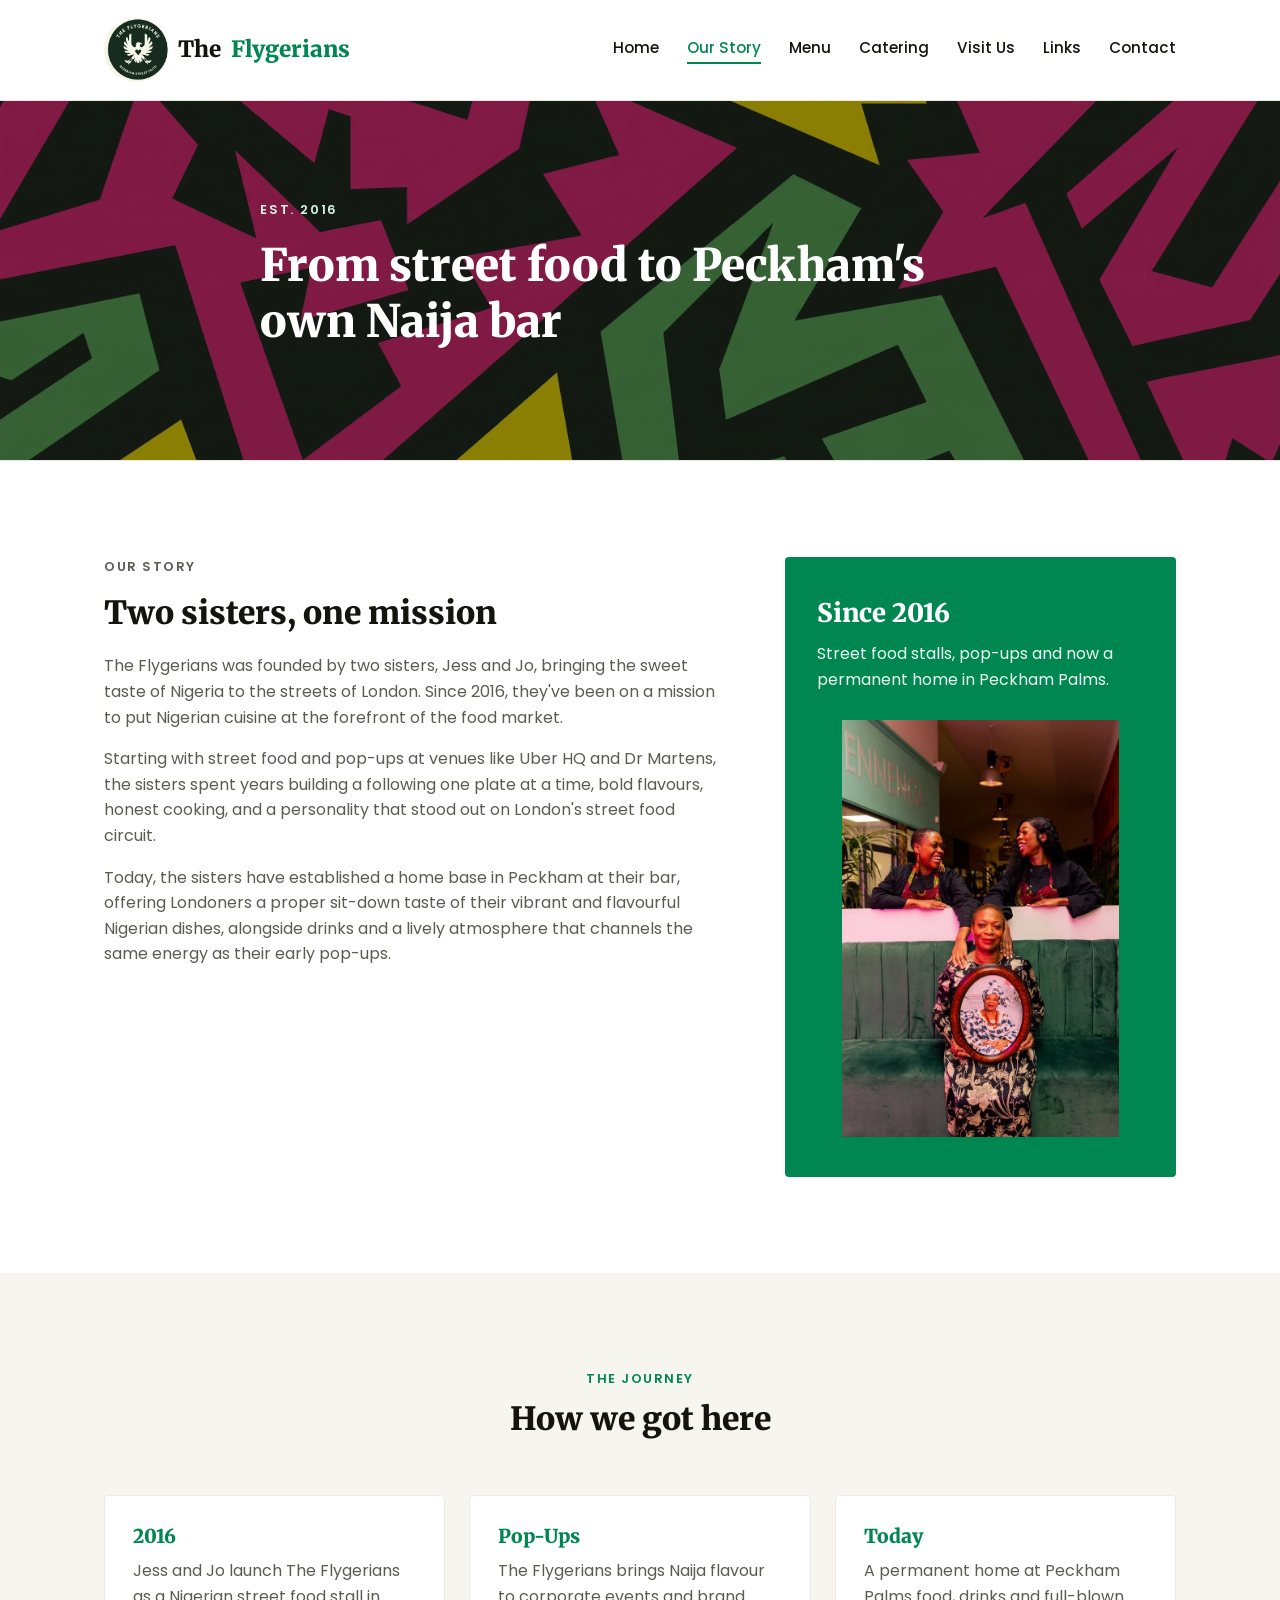
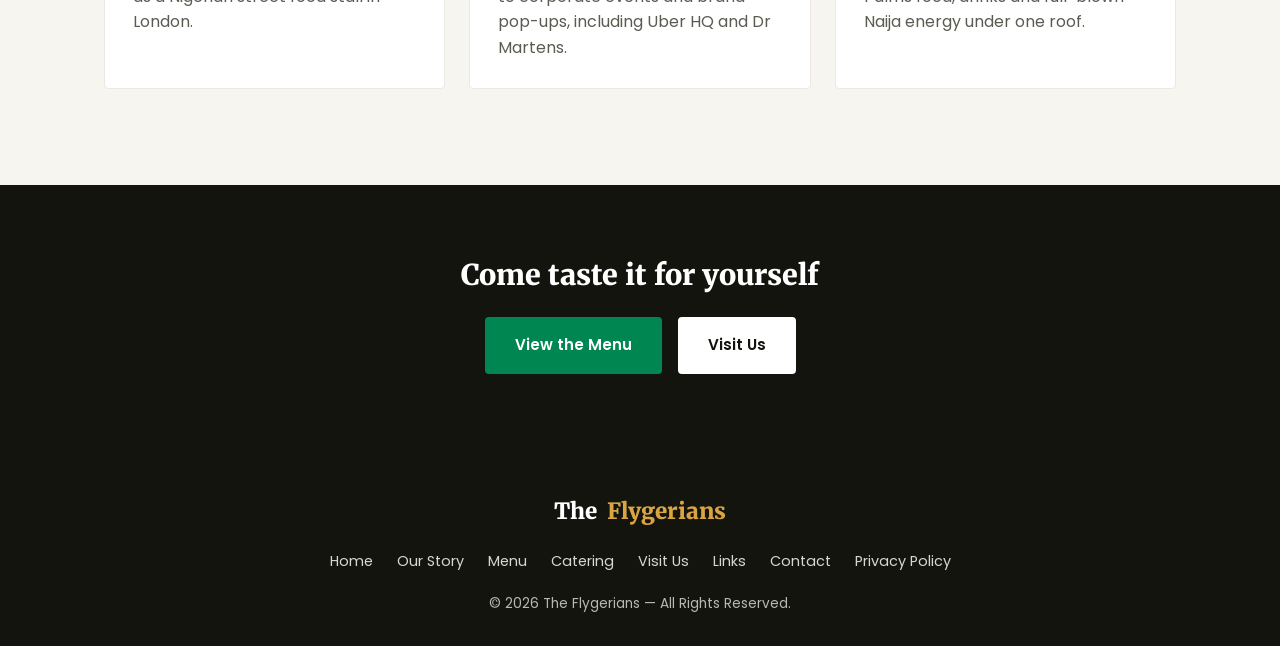
==== commit e5016b02: "changed catering page and added privacy policy" ====
--- a/about.html
+++ b/about.html
@@ -100,6 +100,7 @@
       <a href="visit.html">Visit Us</a>
       <a href="links.html">Links</a>
       <a href="contact.html">Contact</a>
+      <a href="privacy.html">Privacy Policy</a>
     </nav>
     <p class="copyright">&copy; 2026 The Flygerians &mdash; All Rights Reserved.</p>
   </div>
--- a/style.css
+++ b/style.css
@@ -98,6 +98,18 @@
 .teaser-card p { color: var(--gray); margin-bottom: 16px; }
 .teaser-link { font-weight: 600; color: var(--green); font-size: 0.9rem; }
 
+/* ===== Catering showcase ===== */
+.catering-showcase { padding: 96px 0; background: var(--white); }
+.catering-showcase-grid { display: grid; grid-template-columns: minmax(0, 0.85fr) minmax(0, 1.15fr); gap: 0; align-items: center; }
+.catering-packages { padding: 32px 8px 32px 0; }
+.catering-gallery { min-width: 0; }
+.catering-gallery h2 { font-size: 2.1rem; margin-bottom: 36px; }
+.catering-slider { position: relative; max-width: 860px; height: 480px; margin: 0 auto; overflow: hidden; background: var(--black); border-radius: var(--radius); }
+.catering-slides { position: absolute; inset: 0; }
+.catering-slide { position: absolute; inset: 0; opacity: 0; transition: opacity 0.35s ease; }
+.catering-slide.is-active { opacity: 1; }
+.catering-slide img { width: 100%; height: 100%; object-fit: cover; }
+
 /* ===== Visit strip (homepage) ===== */
 .visit-strip { background: var(--green); padding: 56px 0; }
 .visit-strip-inner { display: flex; justify-content: space-between; align-items: center; flex-wrap: wrap; gap: 20px; }
@@ -151,7 +163,7 @@
 .addons li:last-child { border-bottom: none; }
 
 /* ===== Catering info grid ===== */
-.catering-info { padding: 64px 0; border-bottom: 1px solid #ece9e2; }
+.catering-info { padding: 64px 0; }
 .catering-info-grid { display: grid; grid-template-columns: repeat(auto-fit, minmax(220px, 1fr)); gap: 32px; }
 .info-item h3 { color: var(--green); font-size: 1.1rem; margin-bottom: 10px; }
 .info-item p { color: var(--gray); font-size: 0.95rem; }
@@ -305,7 +317,7 @@
 .visit-map iframe { width: 100%; height: 340px; border: 0; border-radius: var(--radius); }
 
 /* ===== Links page ===== */
-.links-page { padding: 96px 0; background: var(--off-white); }
+.links-page { padding: 24px 0 96px; background: var(--off-white); }
 .links-page .container { display: grid; grid-template-columns: repeat(auto-fit, minmax(280px, 1fr)); gap: 24px; }
 .link-card { background: var(--white); border: 1px solid #ece9e2; border-radius: var(--radius); padding: 32px; }
 .link-card-image { display: block; width: auto; max-width: 100%; height: 300px; object-fit: contain; object-position: center; background: var(--off-white); margin: -24px auto 28px; border-radius: var(--radius); }
@@ -316,7 +328,7 @@
 .notify-form input { flex: 1; min-width: 180px; padding: 12px 14px; border: 1px solid #d8d5cc; border-radius: var(--radius); font-family: var(--font-body); font-size: 0.95rem; }
 .notify-form input:focus { outline: none; border-color: var(--green); }
 
-.social-strip { padding: 64px 0 96px; background: var(--off-white); }
+.social-strip { padding: 64px 0 24px; background: var(--off-white); }
 .social-row { display: flex; gap: 16px; justify-content: center; flex-wrap: wrap; }
 .social-row a { padding: 12px 24px; border: 1px solid var(--black); border-radius: var(--radius); font-weight: 600; font-size: 0.9rem; }
 .social-row a:hover { background: var(--black); color: var(--white); }
@@ -333,6 +345,19 @@
 .contact-form input:focus, .contact-form textarea:focus { outline: none; border-color: var(--green); }
 .contact-form .btn { margin-top: 16px; align-self: flex-start; }
 .form-note { font-size: 0.75rem; color: var(--gray); margin-top: 12px; }
+.form-status { min-height: 1.5em; margin-top: 12px; font-size: 0.9rem; color: var(--gray); }
+.form-status-success { color: var(--green-dark); }
+.form-status-error { color: #a12622; }
+.contact-form .btn:disabled { cursor: wait; opacity: 0.65; }
+
+/* ===== Privacy policy ===== */
+.policy-page { padding: 72px 0 96px; background: var(--off-white); }
+.policy-content { max-width: 800px; }
+.policy-updated { color: var(--gray); font-size: 0.9rem; margin-bottom: 32px; }
+.policy-content h2 { font-size: 1.45rem; margin: 32px 0 12px; }
+.policy-content h2:first-of-type { margin-top: 0; }
+.policy-content p { color: var(--gray); margin-bottom: 16px; }
+.policy-content a { color: var(--green-dark); text-decoration: underline; }
 
 /* ===== Footer ===== */
 .site-footer { background: var(--black); color: var(--white); padding: 48px 0 32px; }
@@ -357,5 +382,9 @@
   .nav-toggle { display: flex; }
   .slider-control { display: none; }
   .hero, .page-hero { padding: 64px 0 80px; }
+  .catering-showcase { padding: 64px 0; }
+  .catering-showcase-grid { grid-template-columns: 1fr; gap: 32px; }
+  .catering-packages { padding: 0; }
+  .catering-slider { height: 320px; }
   .visit-strip-inner { text-align: center; justify-content: center; flex-direction: column; }
 }
